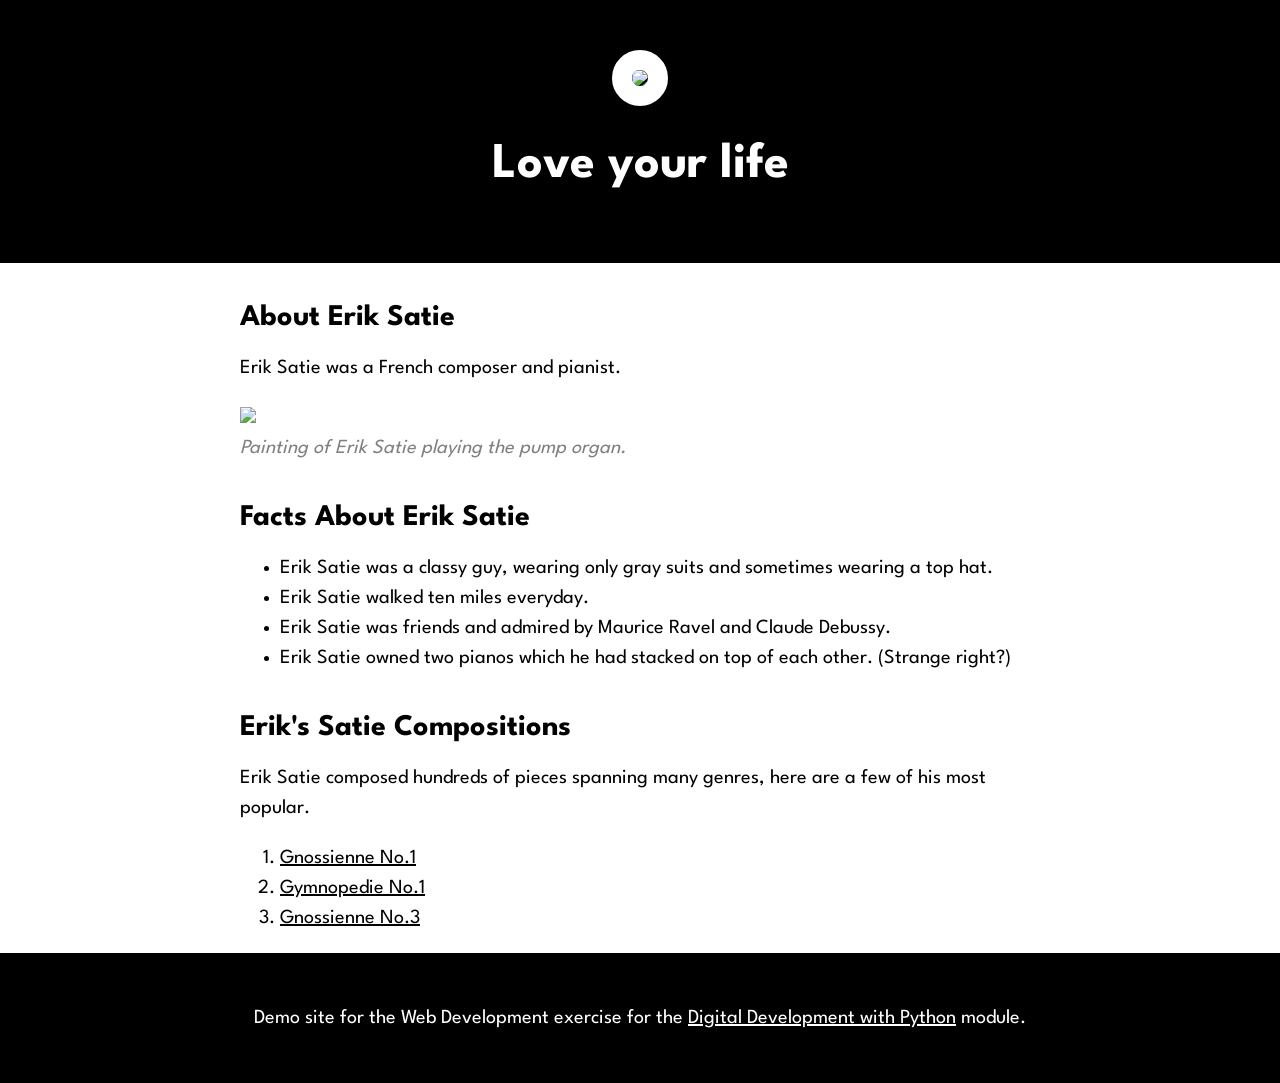
==== index.html @ 27717612 "Update index.html" ====
<!DOCTYPE html>
<html>
<head>
	<meta charset="utf-8">
	<meta name="viewport" content="width=device-width, initial-scale=1">
	<title>Introduction</title>
	<!-- title上的小图片 -->
	<link rel="icon" href="images/camera.jpg">
	<link rel="preconnect" href="https://fonts.googleapis.com">
	<link rel="preconnect" href="https://fonts.gstatic.com" crossorigin>
	<link href="https://fonts.googleapis.com/css2?family=League+Spartan&display=swap" rel="stylesheet">
	<link rel="stylesheet" type="text/css" href="css/style.css">
</head>
<body>

	<!-- Header section -->
	<header>
		<img src="images/DSC00113.jpg">
		<h1>Love your life</h1>
	</header>

	<!-- Main section -->
	<main>
		<h2>About Erik Satie</h2>
		<p>Erik Satie was a French composer and pianist.</p>
		<img src="images/Erik_Satie_Splash.jpg">
		<p class="caption">Painting of Erik Satie playing the pump organ.</p>

		<!-- Facts -->
		<h2>Facts About Erik Satie</h2>
		<ul>
			<li>Erik Satie was a classy guy, wearing only gray suits and sometimes wearing a top hat.</li>
			<li>Erik Satie walked ten miles everyday.</li>
			<li>Erik Satie was friends and admired by Maurice Ravel and Claude Debussy.</li>
			<li>Erik Satie owned two pianos which he had stacked on top of each other. (Strange right?)</li>
		</ul>

		<!-- Compositions -->
		<h2>Erik's Satie Compositions</h2>
		<p>Erik Satie composed hundreds of pieces spanning many genres, here are a few of his most popular.</p>
		<ol>
			<li><a href="https://youtu.be/kYU-rE1eM-w" target="_blank">Gnossienne No.1</a></li>
			<li><a href="https://youtu.be/Yl7fK23F5QU" target="_blank">Gymnopedie No.1</a></li>
			<li><a href="https://youtu.be/yxY5NCPxs8A" target="_blank">Gnossienne No.3</a></li>		
		</ol></a>
	</main>

	<!-- Footer section -->
	<footer>
		<p>Demo site for the Web Development exercise for the <a href="https://courses.warwick.ac.uk/modules/2021/WM9A4-15" target="_blank">Digital Development with Python</a> module.</p>
	</footer>
</body>
</html>
---- css/style.css ----
body {
	margin: 0;
	font-family: 'League Spartan', sans-serif;
	font-size: 20px;
	line-height: 30px;
}

/*Header section*/

header{
	background-color: black;
	text-align: center;
	padding-top: 50px;
	padding-bottom: 50px;
}

header h1{
	color:  white;
	font-size: 50px;
}

header img{
	border-radius: 170px;
	width: 300px;
	border: 20px solid white;
}

/*Main section*/
main{
	max-width: 800px;
	margin: 0 auto;
	padding: 0 20px;
}

main img{
	max-width: 100%;
}

main h2{
	font-size: 30px;
	margin: 40px 0 10px;
}

main a{
	color: black;
}

main a:hover{
	background-color: black;
	color: white;
}

p.caption{
	margin-top: 0;
	color:  grey;
	font-style: italic;
	font-size: 20px;
}

/*Footer section*/

footer{
	background-color: black;
	text-align: center;
	padding: 50px;
}

footer p{
	margin: 0;
	color:  white;
	font-size: 20px;
}

footer a{
	color: white;
}

footer a:hover{
	background-color: white;
	color: black;
}
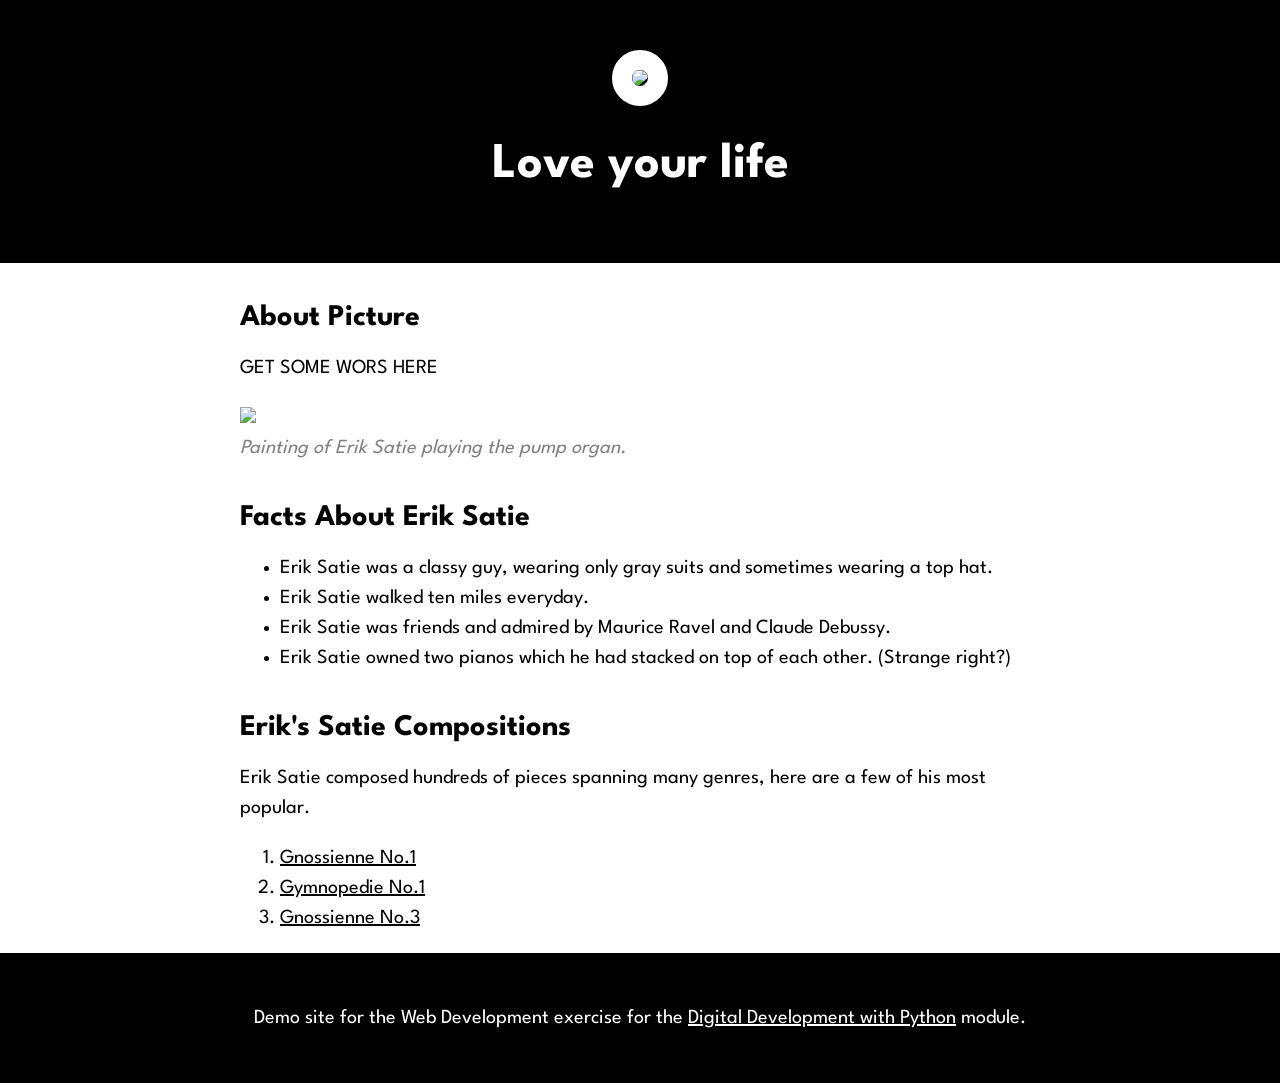
==== commit bd07560a: "Update index.html" ====
--- a/index.html
+++ b/index.html
@@ -15,15 +15,15 @@
 
 	<!-- Header section -->
 	<header>
-		<img src="images/DSC00113.jpg">
+		<img src="images/DSC00113.JPG">
 		<h1>Love your life</h1>
 	</header>
 
 	<!-- Main section -->
 	<main>
-		<h2>About Erik Satie</h2>
-		<p>Erik Satie was a French composer and pianist.</p>
-		<img src="images/Erik_Satie_Splash.jpg">
+		<h2>About Picture</h2>
+		<p>GET SOME WORS HERE</p>
+		<img src="images/DSC00113.JPG">
 		<p class="caption">Painting of Erik Satie playing the pump organ.</p>
 
 		<!-- Facts -->
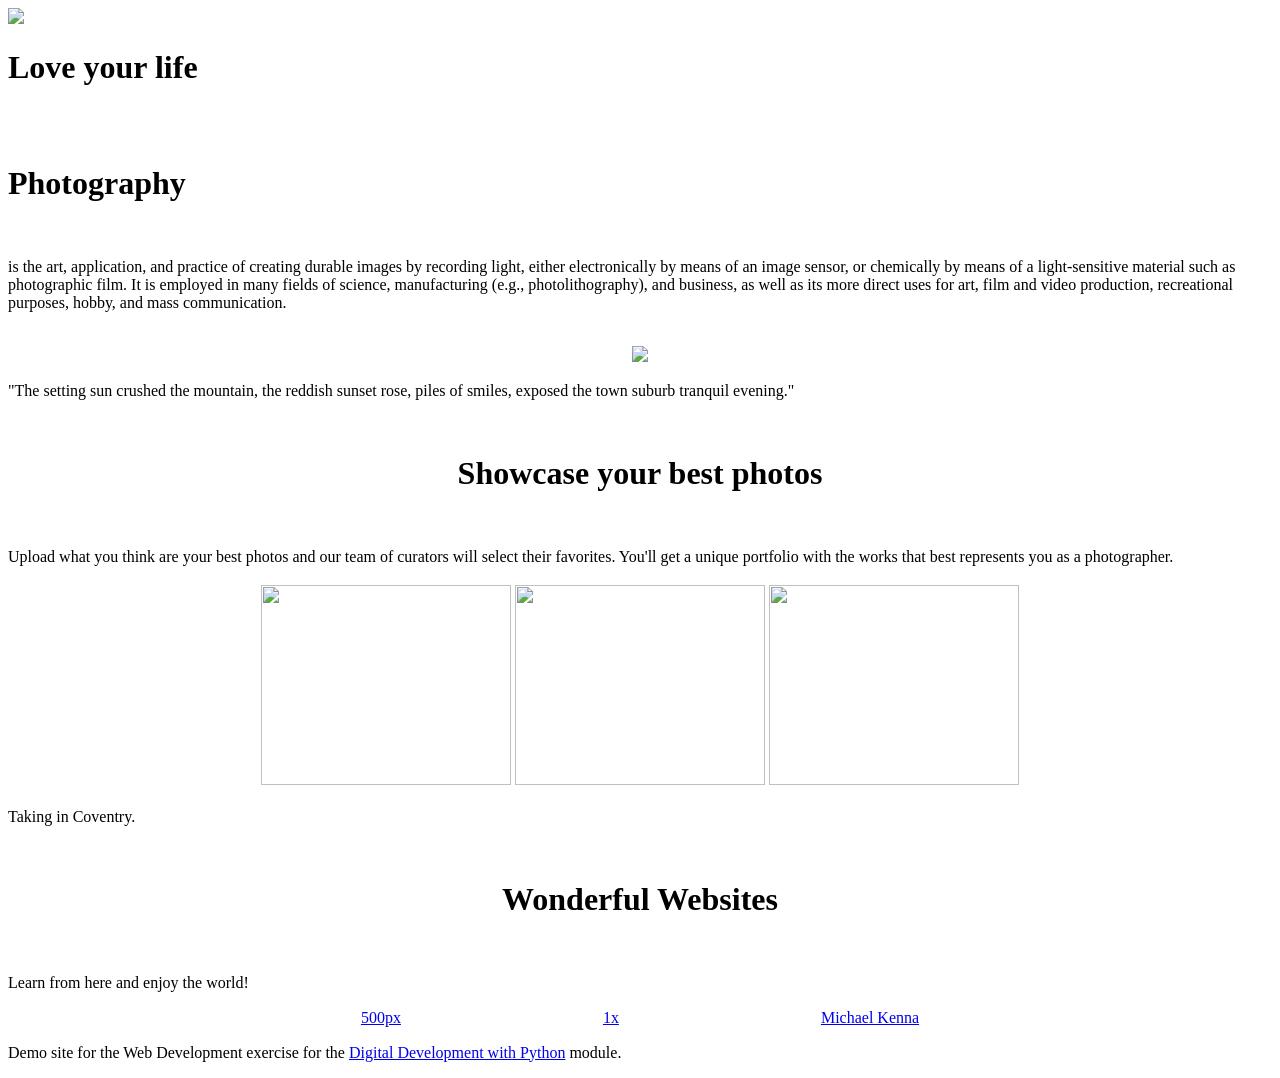
==== commit 03e800ae: "Create index.html" ====
--- a/index.html
+++ b/index.html
@@ -3,46 +3,56 @@
 <head>
 	<meta charset="utf-8">
 	<meta name="viewport" content="width=device-width, initial-scale=1">
-	<title>Introduction</title>
-	<!-- title上的小图片 -->
-	<link rel="icon" href="images/camera.jpg">
+	<title>LOVE LIFE</title>
+	<link rel="icon" href="../static/image/camera.jpg">
 	<link rel="preconnect" href="https://fonts.googleapis.com">
 	<link rel="preconnect" href="https://fonts.gstatic.com" crossorigin>
 	<link href="https://fonts.googleapis.com/css2?family=League+Spartan&display=swap" rel="stylesheet">
-	<link rel="stylesheet" type="text/css" href="css/style.css">
+	<link rel="stylesheet" type="text/css" href="../static/css/style.css">
 </head>
 <body>
 
 	<!-- Header section -->
 	<header>
-		<img src="images/DSC00113.JPG">
+		<img src="../static/image/DSC00113.JPG">
 		<h1>Love your life</h1>
 	</header>
-
+<br>
+<br>
 	<!-- Main section -->
 	<main>
-		<h2>About Picture</h2>
-		<p>GET SOME WORS HERE</p>
-		<img src="images/DSC00113.JPG">
-		<p class="caption">Painting of Erik Satie playing the pump organ.</p>
+		<h1>Photography</h1>
+		<br>
+		<p> is the art, application, and practice of creating durable images by recording light, either electronically by means of an image sensor, or chemically by means of a light-sensitive material such as photographic film. It is employed in many fields of science, manufacturing (e.g., photolithography), and business, as well as its more direct uses for art, film and video production, recreational purposes, hobby, and mass communication.</p>
+		</br>
+		<center><img src="../static/image/taking photo.jpg"></center>
+		<p class="caption">"The setting sun crushed the mountain, the reddish sunset rose, piles of smiles, exposed the town suburb tranquil evening."</p>
+		<br>
+		<center><h1>Showcase your best photos</center></h1>
+		<br>
+				<p>Upload what you think are your best photos and our team of curators will select their favorites. You'll get a unique portfolio with the works that best represents you as a photographer.</p>
+		<center><table><tr>
+			<td><img src="../static/image/DSC00092.JPG" 
+				width="250px" height="200px"></td>
+			<td><img src="../static/image/DSC00104.JPG"
+				width="250px" height="200px"></td>
+			<td><img src="../static/image/DSC00113.JPG"
+				width="250px" height="200px"></td>
+		</tr></table></center>
+		<p class="caption">Taking in Coventry.</p>
 
-		<!-- Facts -->
-		<h2>Facts About Erik Satie</h2>
-		<ul>
-			<li>Erik Satie was a classy guy, wearing only gray suits and sometimes wearing a top hat.</li>
-			<li>Erik Satie walked ten miles everyday.</li>
-			<li>Erik Satie was friends and admired by Maurice Ravel and Claude Debussy.</li>
-			<li>Erik Satie owned two pianos which he had stacked on top of each other. (Strange right?)</li>
-		</ul>
 
 		<!-- Compositions -->
-		<h2>Erik's Satie Compositions</h2>
-		<p>Erik Satie composed hundreds of pieces spanning many genres, here are a few of his most popular.</p>
-		<ol>
-			<li><a href="https://youtu.be/kYU-rE1eM-w" target="_blank">Gnossienne No.1</a></li>
-			<li><a href="https://youtu.be/Yl7fK23F5QU" target="_blank">Gymnopedie No.1</a></li>
-			<li><a href="https://youtu.be/yxY5NCPxs8A" target="_blank">Gnossienne No.3</a></li>		
-		</ol></a>
+		<br>
+		<center><h1>Wonderful Websites</h1></center>
+		<br>
+		<p>Learn from here and enjoy the world!</p>
+		<center><table style = "border-collapse: separate; border-spacing: 200px 0px;"><tr>
+			<td><a href="https://500px.com/popular" target="_blank">500px</a></td>
+			<td><a href="https://1x.com/" target="_blank">1x</a></td>
+			<td><a href="https://www.michaelkenna.com/gallery2.php?id=11" target="_blank">Michael Kenna</a></td>
+		</tr></table></center>
+		
 	</main>
 
 	<!-- Footer section -->
@@ -50,4 +60,4 @@
 		<p>Demo site for the Web Development exercise for the <a href="https://courses.warwick.ac.uk/modules/2021/WM9A4-15" target="_blank">Digital Development with Python</a> module.</p>
 	</footer>
 </body>
-</html>+</html>
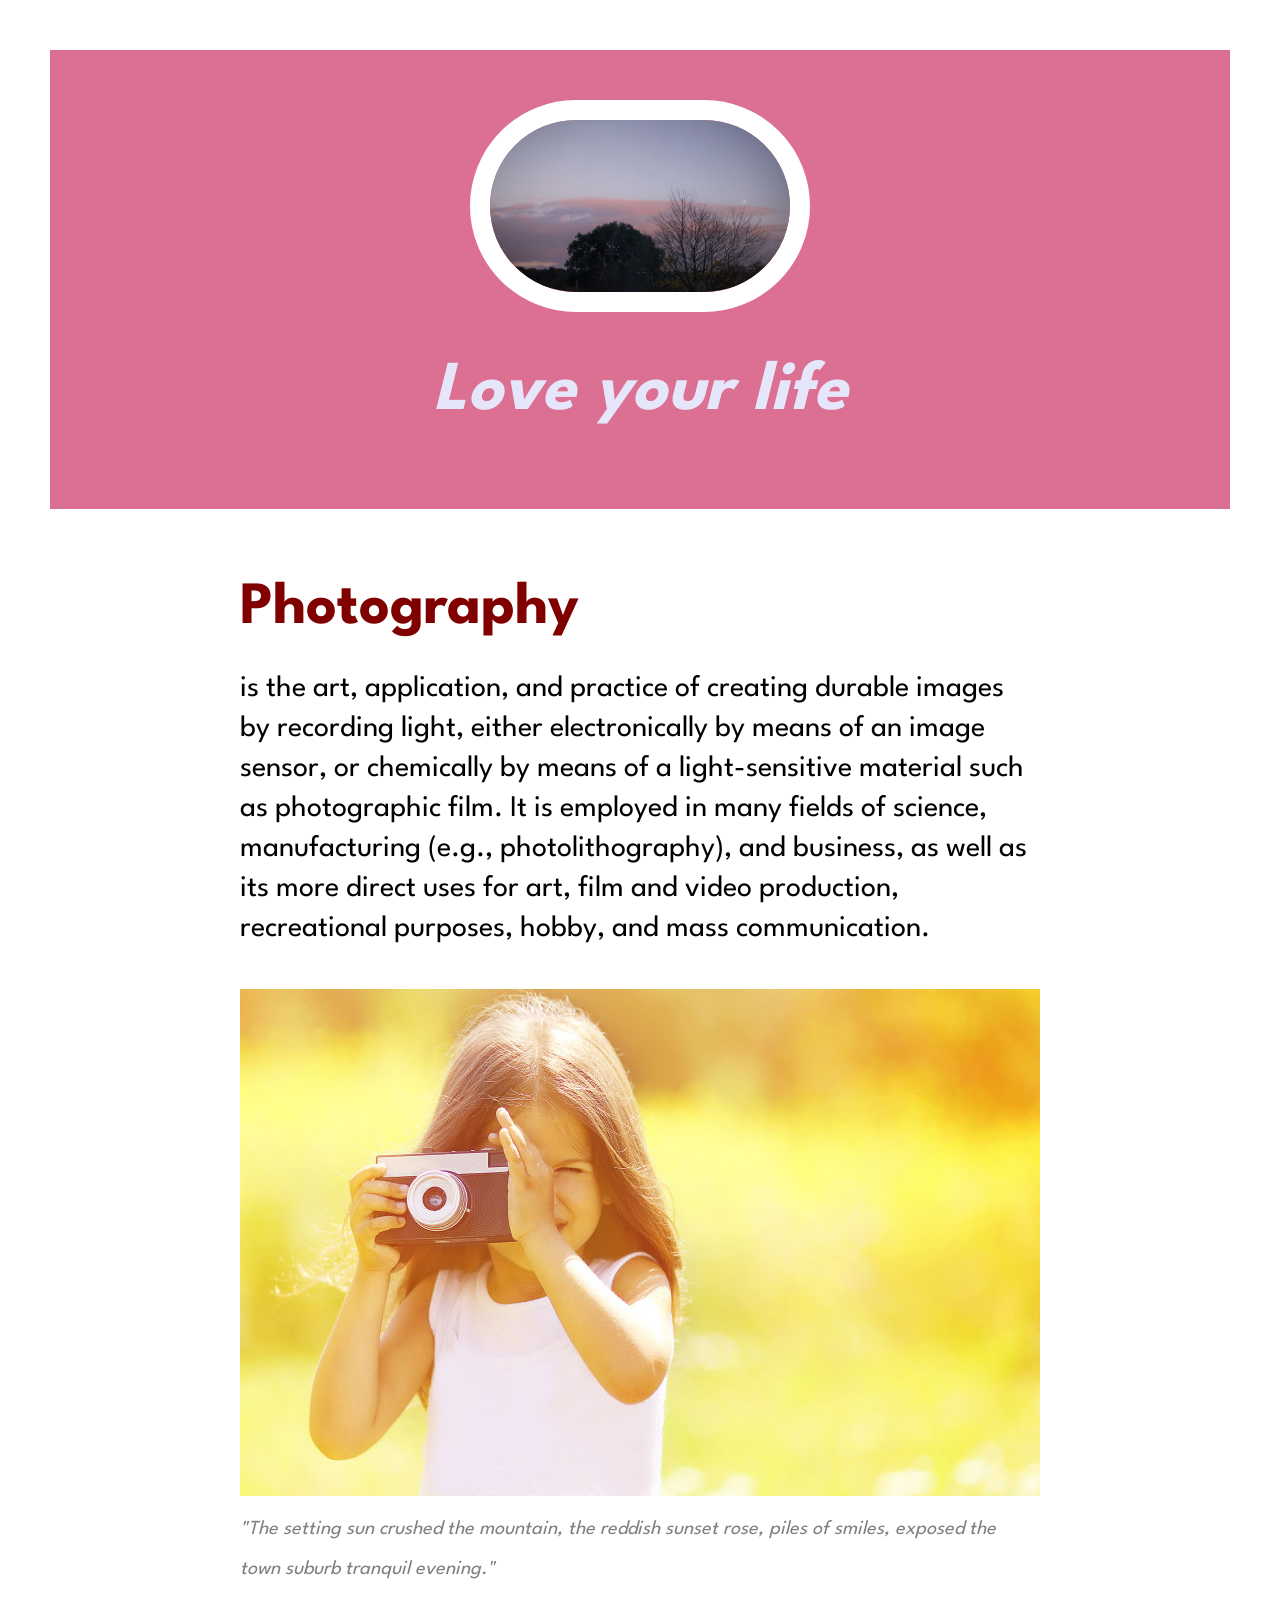
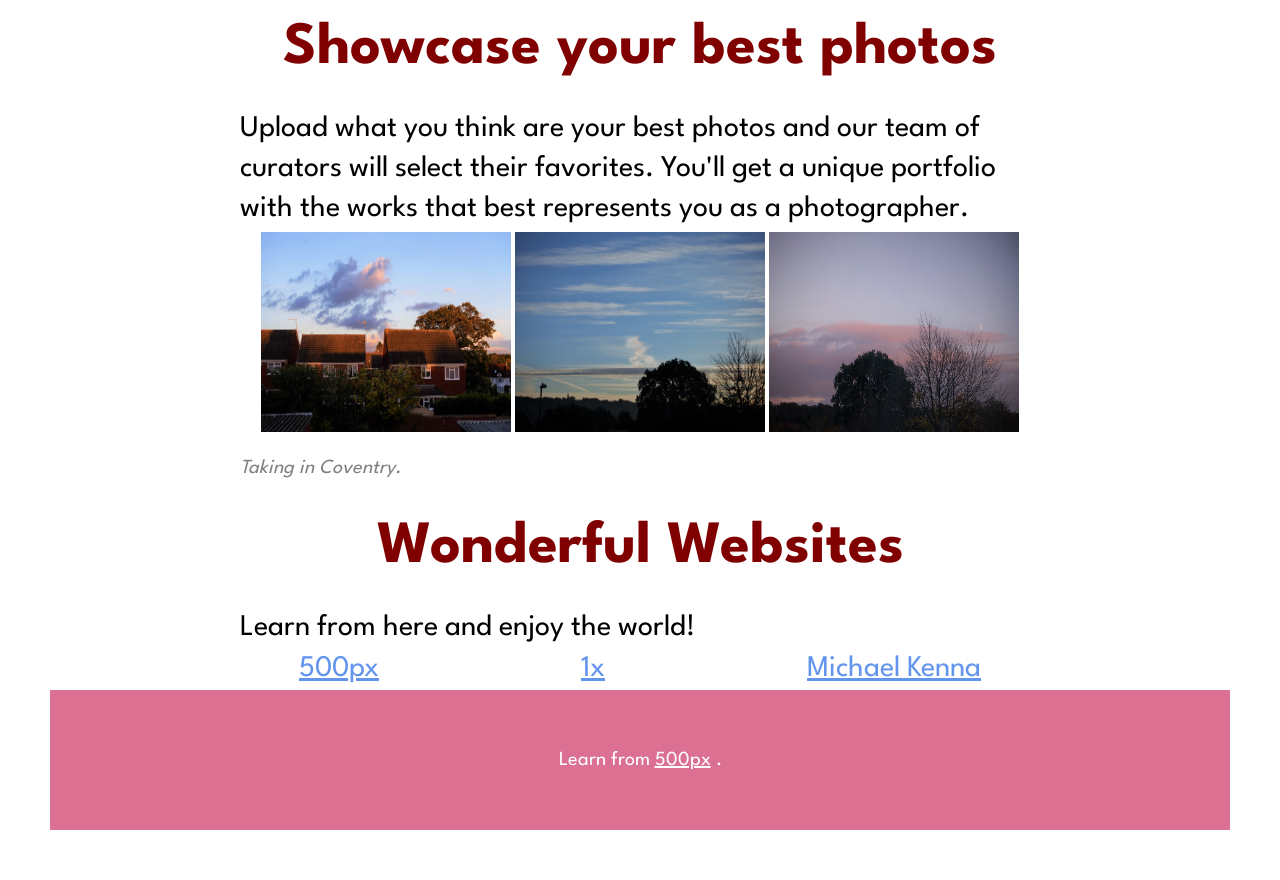
==== commit da6780dd: "update" ====
--- a/index.html
+++ b/index.html
@@ -4,17 +4,17 @@
 	<meta charset="utf-8">
 	<meta name="viewport" content="width=device-width, initial-scale=1">
 	<title>LOVE LIFE</title>
-	<link rel="icon" href="../static/image/camera.jpg">
+	<link rel="icon" href="static/image/camera.jpg">
 	<link rel="preconnect" href="https://fonts.googleapis.com">
 	<link rel="preconnect" href="https://fonts.gstatic.com" crossorigin>
 	<link href="https://fonts.googleapis.com/css2?family=League+Spartan&display=swap" rel="stylesheet">
-	<link rel="stylesheet" type="text/css" href="../static/css/style.css">
+	<link rel="stylesheet" type="text/css" href="static/css/style.css">
 </head>
 <body>
 
 	<!-- Header section -->
 	<header>
-		<img src="../static/image/DSC00113.JPG">
+		<img src="static/image/DSC00113.JPG">
 		<h1>Love your life</h1>
 	</header>
 <br>
@@ -32,11 +32,11 @@
 		<br>
 				<p>Upload what you think are your best photos and our team of curators will select their favorites. You'll get a unique portfolio with the works that best represents you as a photographer.</p>
 		<center><table><tr>
-			<td><img src="../static/image/DSC00092.JPG" 
+			<td><img src="static/image/DSC00092.JPG" 
 				width="250px" height="200px"></td>
-			<td><img src="../static/image/DSC00104.JPG"
+			<td><img src="static/image/DSC00104.JPG"
 				width="250px" height="200px"></td>
-			<td><img src="../static/image/DSC00113.JPG"
+			<td><img src="static/image/DSC00113.JPG"
 				width="250px" height="200px"></td>
 		</tr></table></center>
 		<p class="caption">Taking in Coventry.</p>
@@ -57,7 +57,7 @@
 
 	<!-- Footer section -->
 	<footer>
-		<p>Demo site for the Web Development exercise for the <a href="https://courses.warwick.ac.uk/modules/2021/WM9A4-15" target="_blank">Digital Development with Python</a> module.</p>
+		<p>Learn from <a href="https://500px.com/popular" target="_blank">500px</a> .</p>
 	</footer>
 </body>
 </html>
--- a/static/css/style.css
+++ b/static/css/style.css
@@ -0,0 +1,91 @@
+body {
+	margin: 50px;
+	font-family: 'League Spartan', sans-serif;
+	font-size: 30px;
+	line-height: 40px;
+}
+
+/*Header section*/
+
+header{
+	background-color: PaleVioletRed;
+	text-align: center;
+	padding-top: 50px;
+	padding-bottom: 50px;
+}
+
+header h1{
+	color:  Lavender;
+	font-size: 70px;
+	font-style:oblique;
+	
+}
+
+header img{
+	border-radius: 170px;
+	width: 300px;
+	border: 20px solid white;
+}
+
+/*Main section*/
+main h1{
+	color:  Maroon;
+	max-width: 800px;
+	margin: 0 auto;
+	padding: 0 20px;
+}
+
+main p{
+	color: Black ;
+	max-width: 800px;
+	margin: 0 auto;
+	padding: 0 20px;
+}
+
+main img{
+	max-width: 800px;
+}
+
+main h2{
+	font-size: 30px;
+	margin: 40px 0 10px;
+}
+
+main a{
+	color: CornflowerBlue;
+}
+
+main a:hover{
+	background-color: LightBlue;
+	color: white;
+}
+
+p.caption{
+	margin-top: 0;
+	color:  grey;
+	font-style: italic;
+	font-size: 20px;
+}
+
+/*Footer section*/
+
+footer{
+	background-color: PaleVioletRed;
+	text-align: center;
+	padding: 50px;
+}
+
+footer p{
+	margin: 0;
+	color:  white;
+	font-size: 20px;
+}
+
+footer a{
+	color: white;
+}
+
+footer a:hover{
+	background-color: white;
+	color: LightSkyBlue;
+}
